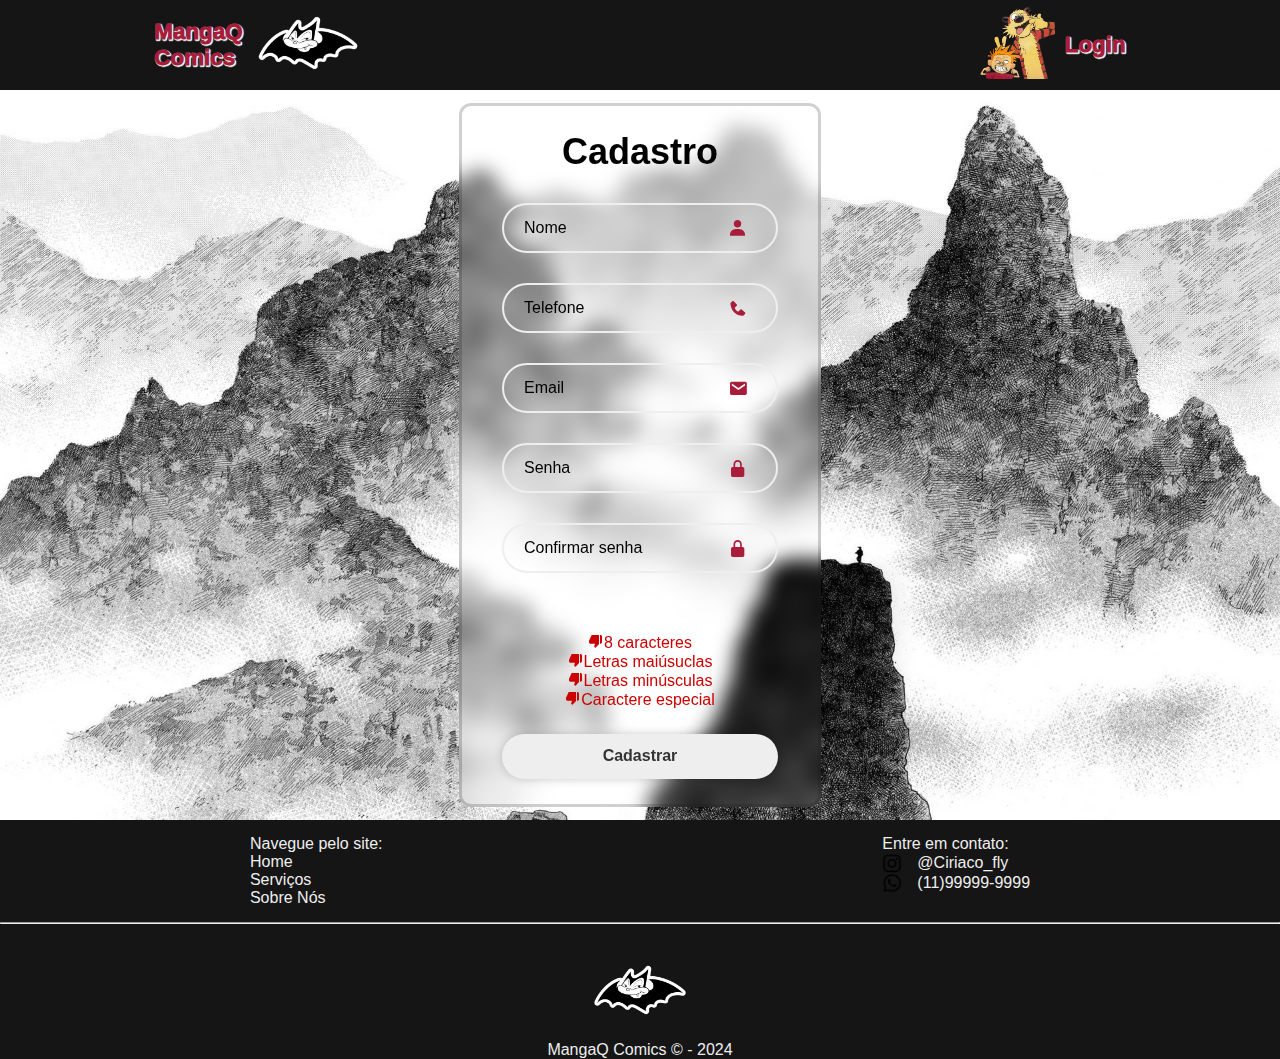
==== web-data-viz/public/cadastro.html @ 0f7ce483 "Recomeço" ====
<!DOCTYPE html>
<html lang="en">

<head>
    <meta charset="UTF-8">
    <meta name="viewport" content="width=device-width, initial-scale=1.0">
    <link href='https://unpkg.com/boxicons@2.1.4/css/boxicons.min.css' rel='stylesheet'>
    <link rel="stylesheet" href="./css/Cadastro.css">
    <script src="./js/Cadastro_script.js"></script>
    <title>Document</title>
</head>

<body>

    <header class="header">
        <nav class="navbar">
            <div class="logo">
                <a href="./index.html" class="logo-link"><img src="./assets/imgs/logo_Billy.png" class="logo-img"></a>
                <a href="./index.html" class="logo-link"><span class="escrito">MangaQ<br>Comics</span></a>
            </div>
            <ul class="navbar-links">
            </ul>
            <div class="profile">
                <a href="./Login.html" class="profile-link"><img src="./assets/imgs/Profile_Calvin.png" class="profile-img"></a>
                <a href="./Login.html" class="profile-link"><span class="escrito">Login</span></a>
            </div>
        </nav>
    </header>


    <div class="container">
        <div class="card">
            <h1>Cadastro</h1>
            <div class="main">
                <div>


                    <div class="input-box">
                        <input id="nome_input" type="text" placeholder="Nome" />
                        <i class='bx bxs-user'></i>
                    </div>
                    <div class="input-box">
                        <input id="Telefone_input" type="text" placeholder="Telefone" />
                        <i class='bx bxs-phone'></i>
                    </div>
                    <div class="input-box">
                        <input oninput="verificar_email()" id="email_input" type="text" placeholder="Email" />
                        <i class='bx bxs-envelope'></i>
                        <span id="span_email" style="color: #CC0000; display: none;">o email tem que possuir "@" e ".com"</span>
                    </div>
                    <div class="input-box">
                        <input oninput="verificar_requisitos()" id="senha_input" type="password" placeholder="Senha" />
                        <i class='bx bxs-lock-alt'></i>
                    </div>
                    <div class="input-box">
                        <input oninput="verificar_senha()" id="confirmacao_senha_input" type="password"
                            placeholder="Confirmar senha" />
                        <i class='bx bxs-lock-alt'></i>
                        <span id="span_senha" style="color: #CC0000; display: none;">As senhas não coincidem</span>

                    </div>


                </div>
            </div>

            <div class="senha-requisitos">
                <span id="req_char"><i class='bx bxs-dislike'></i>8 caracteres</span>
                <span id="req_mai"><i class='bx bxs-dislike'></i>Letras maiúsuclas</span>
                <span id="req_min"><i class='bx bxs-dislike'></i>Letras minúsculas</span>
                <span id="req_esp"><i class='bx bxs-dislike'></i>Caractere especial</span>
            </div>
            <button class="btn" onclick="cadastrar()">Cadastrar</button>
        </div>
    </div>
  

    <footer class="footer">
        <div class="footer-top">
            <div class="footer-left">
                Navegue pelo site:
                <ul>
                    <li><a href="#">Home</a></li>
                    <li><a href="">Serviços</a></li>
                    <li><a href="">Sobre Nós</a></li>

                </ul>
            </div>
            <div class="footer-right">
                Entre em contato:
                <ul>
                    <li><img src="./assets/imgs/instagram.png">@Ciriaco_fly</li>
                    <li><img src="./assets/imgs/whatsapp.png" alt=""> (11)99999-9999</li>
                </ul>
            </div>
        </div>
        <hr>
        <div class="footer-bottom">
            <img src="./assets/imgs/logo_Billy.png" alt="">
            <span class="footer-rights">MangaQ Comics © - 2024</span>
        </div>
    </footer>


</body>

</html>
---- web-data-viz/public/css/Cadastro.css ----
:root {
    --primary: #151515;
    --secondary: #EEEEEE;
    --logo-color: #A91D3A;
}

* {
    padding: 0;
    margin: 0;
    box-sizing: border-box;
    font-family: Verdana, Geneva, Tahoma, sans-serif
}

/* Header */
.header {
    background-color: var(--primary);
    width: 100%;
    height: 10vh;
    display: flex;
    justify-content: center;
    align-items: center;
    /* Alinha verticalmente */
}

.header .navbar {
    display: flex;
    width: inherit;
    justify-content: space-around;
    align-items: center;
}

.header .navbar .logo {
    display: flex;
    flex-direction: row-reverse;
    align-items: center;
    gap: 10px;

}

.header .navbar .profile {
    display: flex;
    flex-direction: row;
    align-items: center;
    gap: 10px;
}


.header .navbar .navbar-links {
    list-style: none;
    display: flex;
    gap: 20px;
    text-decoration: none;
}

.header .navbar .navbar-links li a {
    color: var(--secondary);
    text-decoration: none;
}

.header .navbar a{
    text-decoration: none;
}

.header .navbar .escrito  {
    font-weight: 1000;
    font-size: 1.4rem;
    color: var(--logo-color);
    text-shadow:
      1px 1px 1px var(--secondary),
      1px 1px 1px var(--secondary),
      1px 1px 1px var(--secondary),
      1px 1px 1px var(--secondary);
    ;
  }


.header .navbar .logo-link .logo-img {
    width: 110px;
}

.header .navbar .profile-link .profile-img {
    width: 75px;
}

/* PAGINA */

.container {
    display: flex;
    flex-direction: column;
    align-items: center;
    justify-content: center;
    width: 100%;
    height: fit-content;
    background-image: url('../assets/imgs/background.png');
    background-repeat: no-repeat;
    background-size: cover;

}
.card {
    margin: 1% 0;
    
    background: transparent;
    border-radius: 12px;
    padding: 25px 40px;
    border: 3px solid rgba(27, 26, 26, 0.2);
    backdrop-filter: blur(10px);
}

.card .main {
    display: flex;
    flex-direction: row;
    justify-content: space-around;
    gap: 15px;
}

.card h1 {
    font-size: 36px;
    text-align: center;
}

.card .main .input-box {
    position: relative;
    width: 100%;
    height: 50px;
    margin: 30px 0;
}

.input-box input {
    width: 100%;
    height: 100%;
    background: transparent;
    outline: none;
    border: 2px solid var(--secondary);
    border-radius: 40px;
    font-size: 16px;
    color: #000000;
    padding: 20px 45px 20px 20px;
}

.input-box input::placeholder {
    color: black;
}




.input-box i {
    position: absolute;
    right: 20px;
    top: 30%;
    transform: translate(-50%);
    font-size: 20px;
    color: var(--logo-color);
}


.btn {
    width: 100%;
    height: 45px;
    background: var(--secondary);
    border: none;
    outline: none;
    border-radius: 40px;
    box-shadow: 0 0 10px rgba(0, 0, 0, 0.2);
    cursor: pointer;
    font-size: 16px;
    color: #333;
    font-weight: 600;
    position: relative;
    overflow: hidden;
    transition: color 0.3s ease, box-shadow 0.3s ease;
}

.btn::before {
    content: '';
    position: absolute;
    top: 0;
    left: 0;
    right: 0;
    bottom: 0;
    border-radius: 40px;
    border: 2px solid var(--logo-color);
    opacity: 0;
    transition: opacity 0.3s ease;
    animation: neon-animation 1.5s infinite alternate;
}

.btn:hover::before {
    opacity: 1;
}

.btn:hover {
    color: var(--logo-color);
    box-shadow: 0 0 20px var(--logo-color);
    
}

.btn:hover {
    animation: pulse 0.6s ease infinite;
}

@keyframes neon-animation {
    0% {
        transform: scale(1);
    }

    100% {
        transform: scale(1.1);
    }
}


@keyframes pulse {
    
    0%,
    100% {
        transform: scale(1);
    }

    50% {
        transform: scale(1.05);
    }
}


/* #span_senha {
    display: none;
    visibility: hidden;
    color: #CC0000;
    font-weight: bold;
    font-size: 0.7rem;
    text-align: center;
} */




.senha-requisitos {
    display: flex;
    flex-direction: column;
    justify-content: center;
    align-items: flex-start;
    color: #CC0000;
    padding-top: 30px;
    padding-bottom: 15px;
    margin-bottom: 10px;
    align-items: center;
}

/* footer */


.footer {
    background-color: var(--primary);
    color: var(--secondary);
    height: fit-content;
    width: 100%;
}

.footer .footer-top {
    display: flex;
    flex-direction: row;
    justify-content: space-around;
    margin-bottom: 15px;
    padding-top: 15px;
}

.footer .footer-top .footer-left {
    display: flex;
    flex-direction: column;
    /* align-items: center; */
    justify-content: center;
}

.footer .footer-top .footer-left a {
    text-decoration: none;
    color: var(--secondary);
}

.footer .footer-top .footer-left ul {
    list-style: none;
}

.footer .footer-top .footer-right {
    display: flex;
    flex-direction: column;
    /* align-items: center; */
    justify-content: cente
}

.footer .footer-top .footer-right ul {
    list-style: none;
}

.footer .footer-top .footer-right li {
    display: flex;
    flex-direction: row;
    align-items: center;
    gap: 15px;
}

.footer .footer-top .footer-right img {
    width: 20px;
}

.footer .footer-bottom {
    display: flex;
    flex-direction: column;
    align-items: center;
    justify-content: center;

    margin-top: 15px;
}

.footer .footer-bottom img {
    width: 102px;
}
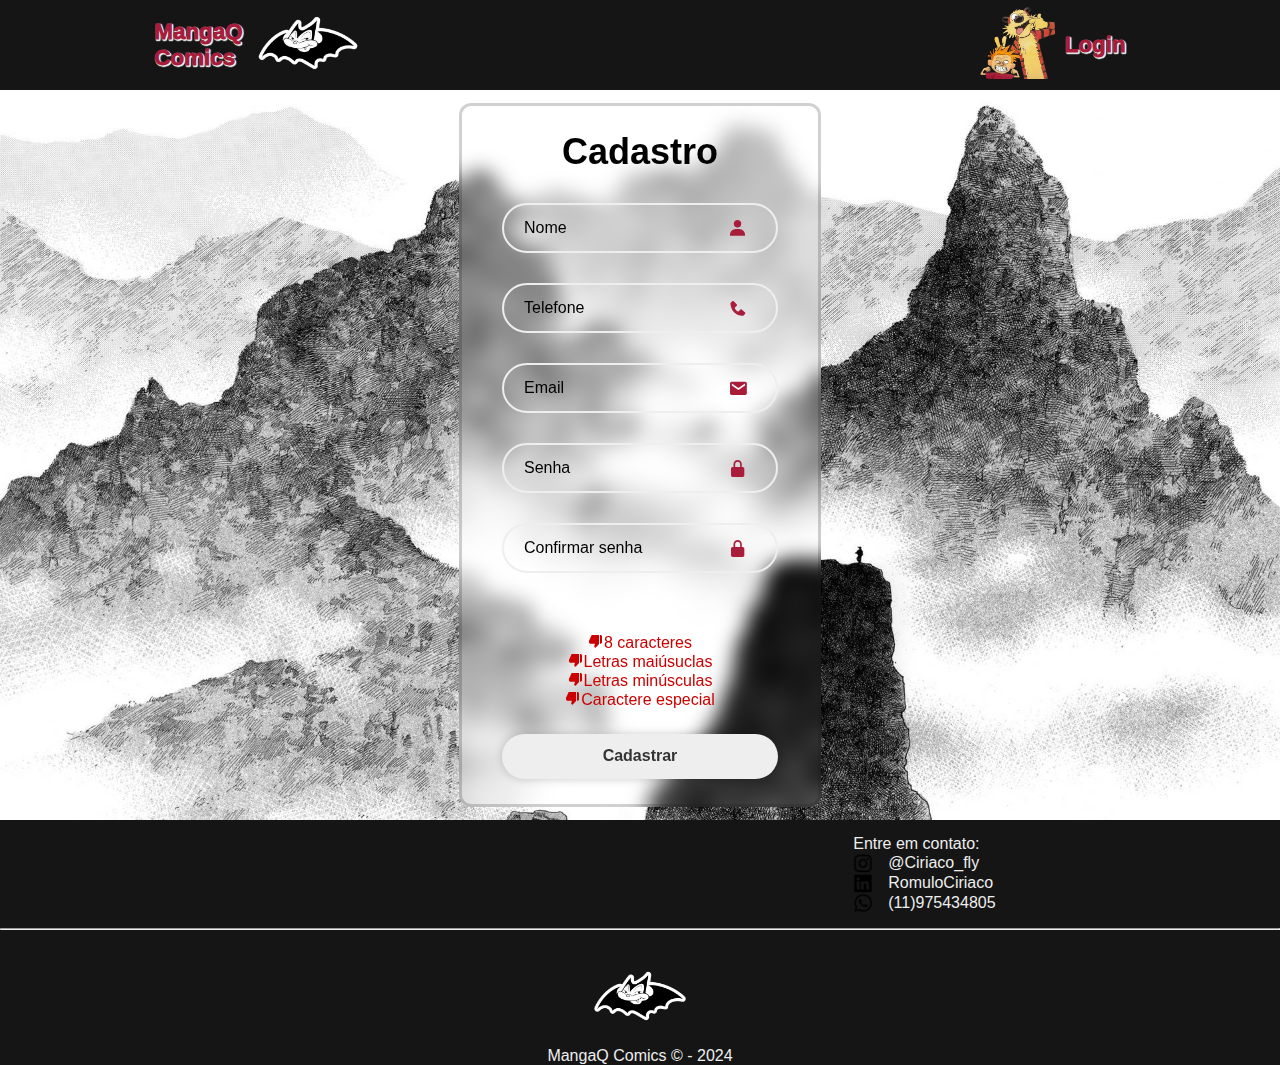
==== commit 46014489: "modificações nas telas" ====
--- a/web-data-viz/public/cadastro.html
+++ b/web-data-viz/public/cadastro.html
@@ -78,19 +78,16 @@
     <footer class="footer">
         <div class="footer-top">
             <div class="footer-left">
-                Navegue pelo site:
                 <ul>
-                    <li><a href="#">Home</a></li>
-                    <li><a href="">Serviços</a></li>
-                    <li><a href="">Sobre Nós</a></li>
-
+               
                 </ul>
             </div>
             <div class="footer-right">
                 Entre em contato:
                 <ul>
                     <li><img src="./assets/imgs/instagram.png">@Ciriaco_fly</li>
-                    <li><img src="./assets/imgs/whatsapp.png" alt=""> (11)99999-9999</li>
+                    <li><img src="./assets/imgs/linkedin.png" alt="">RomuloCiriaco</li>
+                    <li><img src="./assets/imgs/whatsapp.png" alt=""> (11)975434805</li>
                 </ul>
             </div>
         </div>
